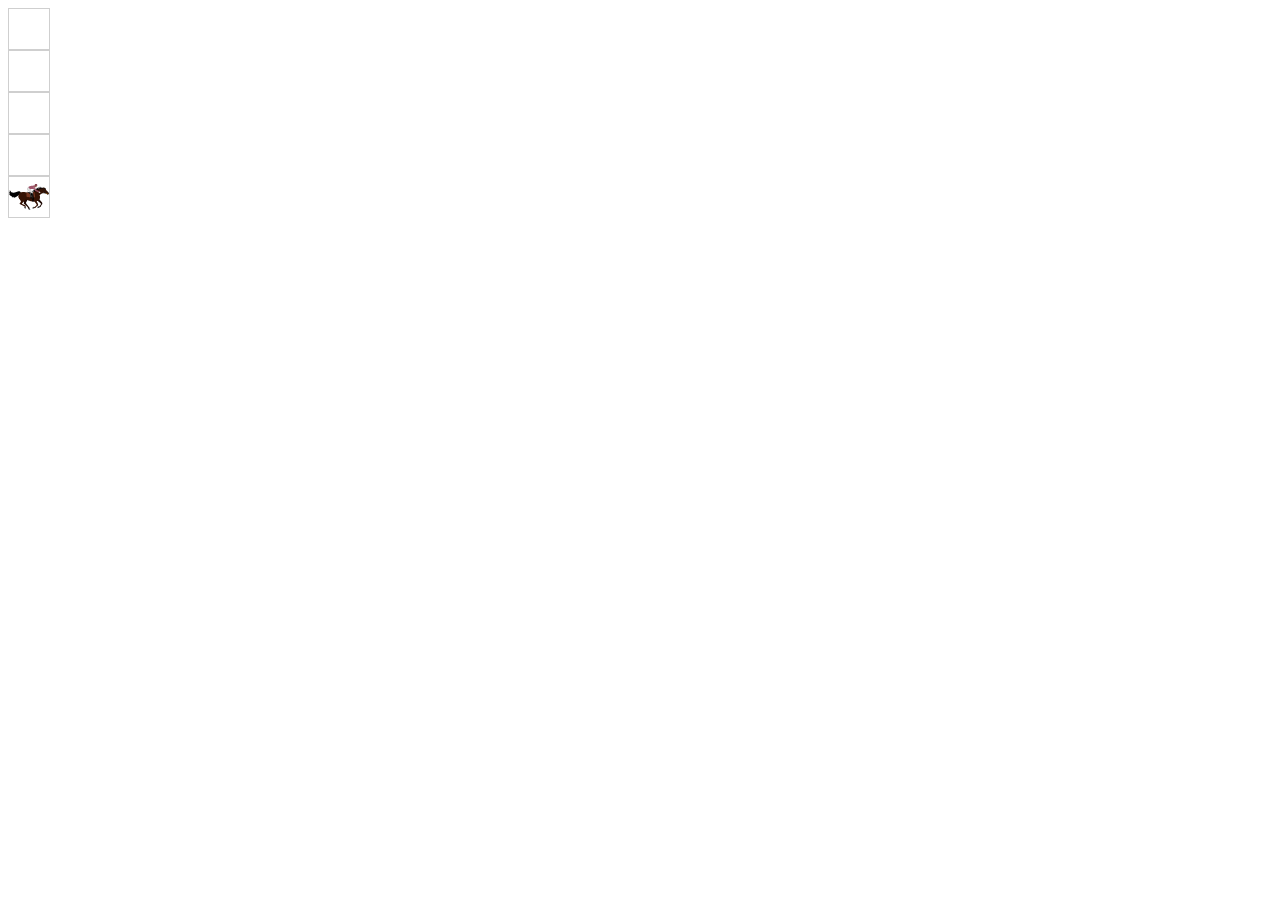
==== index.html @ c54fd2fc "first commit" ====
<!DOCTYPE html>
<html lang="es">

<head>
    <meta charset="UTF-8">
    <meta name="viewport" content="width=device-width, initial-scale=1.0">
    <!-- Styles -->
    <link rel="stylesheet" href="https://cdn.jsdelivr.net/npm/bootstrap@4.5.3/dist/css/bootstrap.min.css" integrity="sha384-TX8t27EcRE3e/ihU7zmQxVncDAy5uIKz4rEkgIXeMed4M0jlfIDPvg6uqKI2xXr2" crossorigin="anonymous">
    <link rel="stylesheet" href="./styles/styles.css">
    <title>Horse race</title>
</head>

<body>
    <div class="container">
        <div class="col">
            <div class="row bg-secondary p-2">
                <div class="track-divs" id="horse1_1"></div>
                <div class="blank" id="horse1_2"></div>
                <div class="blank" id="horse1_3"></div>
                <div class="blank" id="horse1_4"></div>
                <div class="blank" id="horse1_5"></div>
            </div>
        </div>
        <div class="col-6">
        </div>
    </div>

    <!------------- scripts ------------->
    <script src="main.js"></script>
    <script src="https://code.jquery.com/jquery-3.5.1.slim.min.js"
        integrity="sha384-DfXdz2htPH0lsSSs5nCTpuj/zy4C+OGpamoFVy38MVBnE+IbbVYUew+OrCXaRkfj"
        crossorigin="anonymous"></script>
    <script src="https://cdn.jsdelivr.net/npm/bootstrap@4.5.3/dist/js/bootstrap.bundle.min.js"
        integrity="sha384-ho+j7jyWK8fNQe+A12Hb8AhRq26LrZ/JpcUGGOn+Y7RsweNrtN/tE3MoK7ZeZDyx"
        crossorigin="anonymous"></script>
</body>

</html>
---- styles/styles.css ----
.track-divs{
    height: 40px;
    width: 40px;
    background-image: url(./images/horse1-08.svg);
    background-position: center;
    background-repeat: no-repeat;
}

.blank{
    height: 40px;
    width: 40px;
    border: 1px solid rgb(207, 207, 207);
}
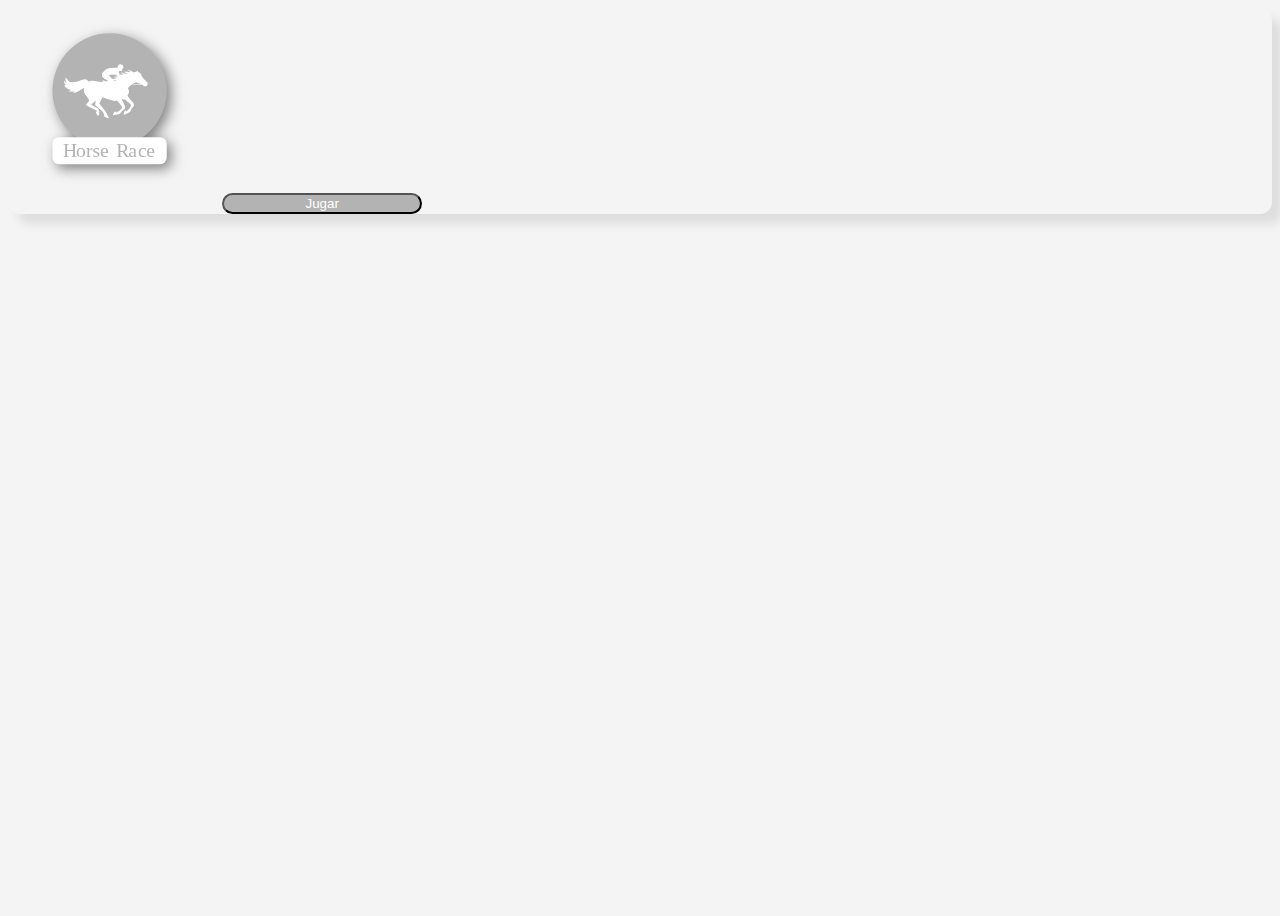
==== commit 6d0042fd: "Caballos corriendo de manera random e identificación de cuando terminan de correr los caballos, adem" ====
--- a/index.html
+++ b/index.html
@@ -1,32 +1,27 @@
 <!DOCTYPE html>
 <html lang="es">
-
 <head>
     <meta charset="UTF-8">
     <meta name="viewport" content="width=device-width, initial-scale=1.0">
-    <!-- Styles -->
-    <link rel="stylesheet" href="https://cdn.jsdelivr.net/npm/bootstrap@4.5.3/dist/css/bootstrap.min.css" integrity="sha384-TX8t27EcRE3e/ihU7zmQxVncDAy5uIKz4rEkgIXeMed4M0jlfIDPvg6uqKI2xXr2" crossorigin="anonymous">
-    <link rel="stylesheet" href="./styles/styles.css">
+     <!-- Styles -->
+     <link rel="stylesheet" href="https://cdn.jsdelivr.net/npm/bootstrap@4.5.3/dist/css/bootstrap.min.css" integrity="sha384-TX8t27EcRE3e/ihU7zmQxVncDAy5uIKz4rEkgIXeMed4M0jlfIDPvg6uqKI2xXr2" crossorigin="anonymous">
+     <link rel="stylesheet" href="./styles/page1.css">
     <title>Horse race</title>
 </head>
-
 <body>
-    <div class="container">
-        <div class="col">
-            <div class="row bg-secondary p-2">
-                <div class="track-divs" id="horse1_1"></div>
-                <div class="blank" id="horse1_2"></div>
-                <div class="blank" id="horse1_3"></div>
-                <div class="blank" id="horse1_4"></div>
-                <div class="blank" id="horse1_5"></div>
+    <div class="main-container container d-flex align-items-center justify-content-center">
+        <div class="col-6">
+            <div class="info-game card row pb-4 align-items-center border-0">
+                <img src="./styles/images/logo.svg" alt="Logo" class="logo">
+                <!-- <p class="text-info-game">¡Diviertete apostandole a los diferentes caballos!</p>
+                <p class="text-info-game"> <small>Nosotros te decimos quien paga.</small></p> -->
+                <button class="btn-start-game btn">Jugar</button>
             </div>
-        </div>
-        <div class="col-6">
         </div>
     </div>
 
     <!------------- scripts ------------->
-    <script src="main.js"></script>
+    <script src="scriptP3.js"></script>
     <script src="https://code.jquery.com/jquery-3.5.1.slim.min.js"
         integrity="sha384-DfXdz2htPH0lsSSs5nCTpuj/zy4C+OGpamoFVy38MVBnE+IbbVYUew+OrCXaRkfj"
         crossorigin="anonymous"></script>
@@ -34,5 +29,4 @@
         integrity="sha384-ho+j7jyWK8fNQe+A12Hb8AhRq26LrZ/JpcUGGOn+Y7RsweNrtN/tE3MoK7ZeZDyx"
         crossorigin="anonymous"></script>
 </body>
-
 </html>--- a/styles/page1.css
+++ b/styles/page1.css
@@ -0,0 +1,32 @@
+body{
+    background-color: rgb(244, 244, 244);
+}
+
+.main-container{
+    height: 100vh;
+  }
+
+.info-game{
+    box-shadow: 10px 10px 10px rgb(222, 222, 222);
+    border-radius: 12px;
+}
+
+.logo{
+    height: 200px;
+}
+
+.text-info-game {
+    color: rgb(76, 75, 75);
+    margin: 0px;
+}
+
+.btn-start-game{
+    background-color: rgb(179, 179, 179);
+    color:white;
+    width: 200px;
+    border-radius: 12px;
+}
+
+.btn-start-game :Hover {
+
+}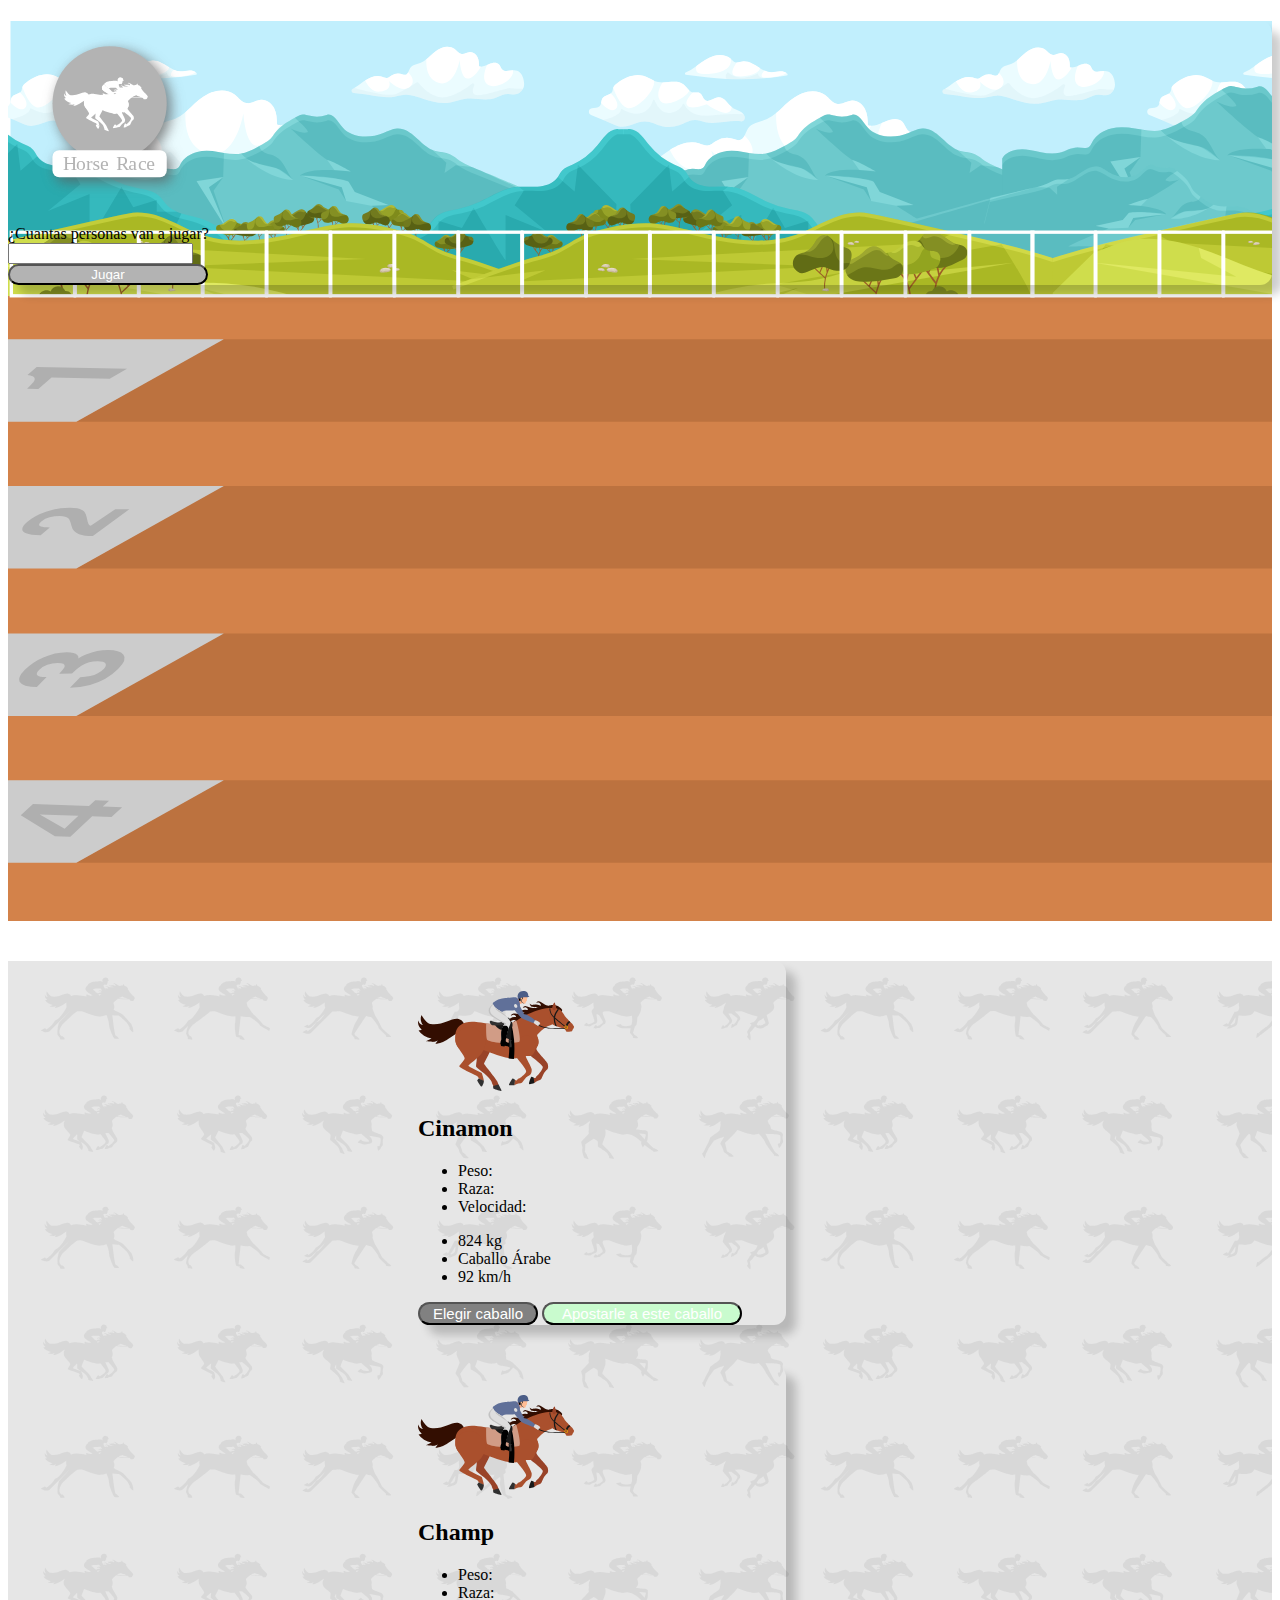
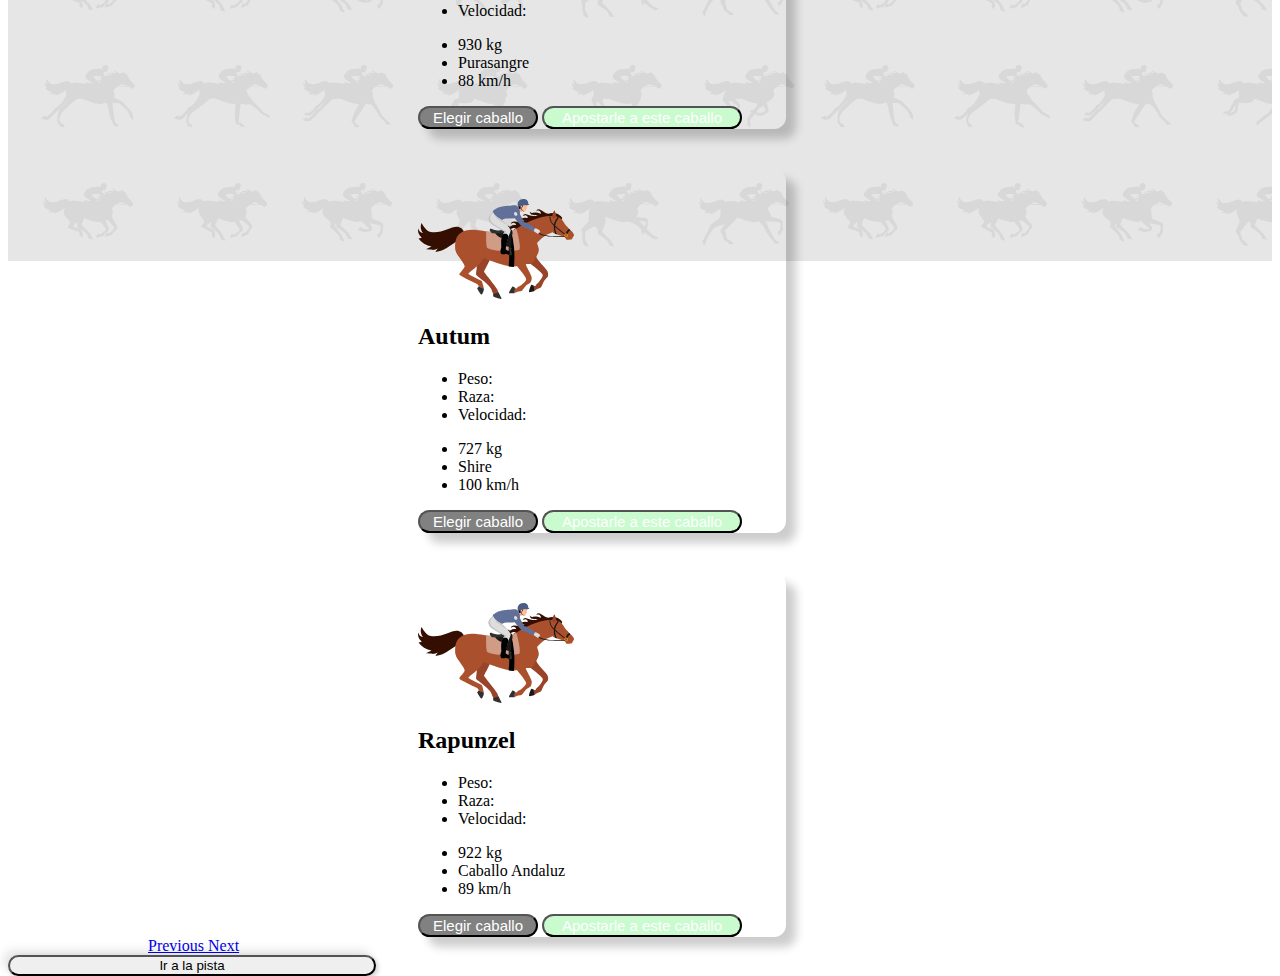
==== commit 1dfcae1e: "Todas las págnias relacionadas pero en un solo html haciendo uso del display-block y display-none, p" ====
--- a/index.html
+++ b/index.html
@@ -1,27 +1,225 @@
 <!DOCTYPE html>
 <html lang="es">
+
 <head>
     <meta charset="UTF-8">
     <meta name="viewport" content="width=device-width, initial-scale=1.0">
-     <!-- Styles -->
-     <link rel="stylesheet" href="https://cdn.jsdelivr.net/npm/bootstrap@4.5.3/dist/css/bootstrap.min.css" integrity="sha384-TX8t27EcRE3e/ihU7zmQxVncDAy5uIKz4rEkgIXeMed4M0jlfIDPvg6uqKI2xXr2" crossorigin="anonymous">
-     <link rel="stylesheet" href="./styles/page1.css">
+    <!-- Styles -->
+    <link rel="stylesheet" href="https://cdn.jsdelivr.net/npm/bootstrap@4.5.3/dist/css/bootstrap.min.css"
+        integrity="sha384-TX8t27EcRE3e/ihU7zmQxVncDAy5uIKz4rEkgIXeMed4M0jlfIDPvg6uqKI2xXr2" crossorigin="anonymous">
+    <link rel="stylesheet" href="./styles/styles.css">
     <title>Horse race</title>
 </head>
+
 <body>
-    <div class="main-container container d-flex align-items-center justify-content-center">
-        <div class="col-6">
-            <div class="info-game card row pb-4 align-items-center border-0">
-                <img src="./styles/images/logo.svg" alt="Logo" class="logo">
-                <!-- <p class="text-info-game">¡Diviertete apostandole a los diferentes caballos!</p>
-                <p class="text-info-game"> <small>Nosotros te decimos quien paga.</small></p> -->
-                <button class="btn-start-game btn">Jugar</button>
+    <!-------------------------------- Pagina 1 -------------------------------->
+    <div class="page1-background display-block" id="page1">
+        <h1></h1>
+        <div class="main-container container d-flex align-items-center justify-content-center">
+            <div class="col-6">
+                <div class="info-game card row pb-4 align-items-center border-0">
+                    <img src="./styles/images/logo.svg" alt="Logo" class="logo">
+                    <div class="input-group-custom input-group input-group-sm mb-3">
+                        <div class="input-group-prepend">
+                            <span class="input-group-text" id="inputGroup-sizing-sm">¿Cuantas personas van a
+                                jugar?</span>
+                        </div>
+                        <input type="number" class="form-control" aria-label="Small"
+                            aria-describedby="inputGroup-sizing-sm" id="how-many-horses">
+                    </div>
+                    <button onclick="addNumber()" class="btn-start-game btn">Jugar</button>
+                    <!-- <button onclick="a()">Prueba</button> -->
+                </div>
             </div>
         </div>
     </div>
 
+    <!-------------------------------- Pagina 2 -------------------------------->
+    <div class="page2-background display-block" id="page2">
+        <div id="carouselExampleControls" class="carousel-custom carousel slide" data-ride="carousel">
+            <div class="carousel-inner p-4">
+                <div class="carousel-item active">
+                    <!-- inicio card cabbalo 1-->
+                    <div class="card-cusomt card border-0" style="width: 23rem;">
+                        <img class="card-img-top horse-image" src="styles/images/horse1.svg" alt="Card image cap">
+                        <div class="card-body text-center">
+                            <h2 class="card-title" id="idName1"></h2>
+                        </div>
+                        <div class="row">
+                            <div class="col-6">
+                                <ul class="list-group list-group-flush">
+                                    <li class="list-group-item">Peso:</li>
+                                    <li class="list-group-item">Raza:</li>
+                                    <li class="list-group-item">Velocidad:</li>
+                                </ul>
+                            </div>
+                            <div class="col-6">
+                                <ul class="list-group list-group-flush">
+                                    <li class="list-group-item" id="idWeightH1"></li>
+                                    <li class="list-group-item" id="idBreedH1"></li>
+                                    <li class="list-group-item" id="idSpeedH1"></li>
+                                </ul>
+                            </div>
+                        </div>
+                        <div class="card-body">
+                            <button class="btn-choose-horse btn" onclick="chooseHorse1()" id="chooseHorse1">Elegir
+                                caballo</button>
+                            <button class="btn-bet-horse btn btn-disabled" id="betOnHorse1">Apostarle a este
+                                caballo</button>
+                        </div>
+                    </div>
+                    <!-- fin card cabbalo 1-->
+                </div>
+                <div class="carousel-item">
+                    <!-- inicio card cabbalo 2-->
+                    <div class="card-cusomt card border-0" style="width: 23rem;">
+                        <img class="card-img-top horse-image" src="styles/images/horse1.svg" alt="Card image cap">
+                        <div class="card-body text-center">
+                            <h2 class="card-title" id="idName2"></h2>
+                        </div>
+                        <div class="row">
+                            <div class="col-6">
+                                <ul class="list-group list-group-flush">
+                                    <li class="list-group-item">Peso:</li>
+                                    <li class="list-group-item">Raza:</li>
+                                    <li class="list-group-item">Velocidad:</li>
+                                </ul>
+                            </div>
+                            <div class="col-6">
+                                <ul class="list-group list-group-flush">
+                                    <li class="list-group-item" id="idWeightH2"></li>
+                                    <li class="list-group-item" id="idBreedH2"></li>
+                                    <li class="list-group-item" id="idSpeedH2"></li>
+                                </ul>
+                            </div>
+                        </div>
+                        <div class="card-body">
+                            <button class="btn-choose-horse btn" onclick="chooseHorse2()" id="chooseHorse2">Elegir
+                                caballo</button>
+                            <button class="btn-bet-horse btn btn-disabled" id="betOnHorse2">Apostarle a este
+                                caballo</button>
+                        </div>
+                    </div>
+                    <!-- fin card cabbalo 2-->
+                </div>
+                <div class="carousel-item">
+                    <!-- inicio card cabbalo 3-->
+                    <div class="card-cusomt card border-0" style="width: 23rem;">
+                        <img class="card-img-top horse-image" src="styles/images/horse1.svg" alt="Card image cap">
+                        <div class="card-body text-center">
+                            <h2 class="card-title" id="idName3"></h2>
+                        </div>
+                        <div class="row">
+                            <div class="col-6">
+                                <ul class="list-group list-group-flush">
+                                    <li class="list-group-item">Peso:</li>
+                                    <li class="list-group-item">Raza:</li>
+                                    <li class="list-group-item">Velocidad:</li>
+                                </ul>
+                            </div>
+                            <div class="col-6">
+                                <ul class="list-group list-group-flush">
+                                    <li class="list-group-item" id="idWeightH3"></li>
+                                    <li class="list-group-item" id="idBreedH3"></li>
+                                    <li class="list-group-item" id="idSpeedH3"></li>
+                                </ul>
+                            </div>
+                        </div>
+                        <div class="card-body">
+                            <button class="btn-choose-horse btn" onclick="chooseHorse3()" id="chooseHorse3">Elegir
+                                caballo</button>
+                            <button class="btn-bet-horse btn btn-disabled" id="betOnHorse3">Apostarle a este
+                                caballo</button>
+                        </div>
+                    </div>
+                    <!-- fin card cabbalo 3-->
+                </div>
+                <div class="carousel-item">
+                    <!-- inicio card cabbalo 4-->
+                    <div class="card-cusomt card border-0" style="width: 23rem;">
+                        <img class="card-img-top horse-image" src="styles/images/horse1.svg" alt="Card image cap">
+                        <div class="card-body text-center">
+                            <h2 class="card-title" id="idName4"></h2>
+                        </div>
+                        <div class="row">
+                            <div class="col-6">
+                                <ul class="list-group list-group-flush">
+                                    <li class="list-group-item">Peso:</li>
+                                    <li class="list-group-item">Raza:</li>
+                                    <li class="list-group-item">Velocidad:</li>
+                                </ul>
+                            </div>
+                            <div class="col-6">
+                                <ul class="list-group list-group-flush">
+                                    <li class="list-group-item" id="idWeightH4"></li>
+                                    <li class="list-group-item" id="idBreedH4"></li>
+                                    <li class="list-group-item" id="idSpeedH4"></li>
+                                </ul>
+                            </div>
+                        </div>
+                        <div class="card-body">
+                            <button class="btn-choose-horse btn" onclick="chooseHorse4()" id="chooseHorse4">Elegir
+                                caballo</button>
+                            <button class="btn-bet-horse btn btn-disabled" id="betOnHorse4">Apostarle a este
+                                caballo</button>
+                        </div>
+                    </div>
+                    <!-- fin card cabbalo 4-->
+                </div>
+            </div>
+            <a class="carousel-control-prev" href="#carouselExampleControls" role="button" data-slide="prev">
+                <span class="arrow carousel-control-prev-icon" aria-hidden="true"></span>
+                <span class="sr-only">Previous</span>
+            </a>
+            <a class="carousel-control-next" href="#carouselExampleControls" role="button" data-slide="next">
+                <span class="arrow carousel-control-next-icon" aria-hidden="true"></span>
+                <span class="sr-only">Next</span>
+            </a>
+        </div>
+        <div class="row d-flex justify-content-center">
+            <div class="col-4">
+                <button class="btn-ir-pista btn btn-danger" onclick="goToTracks()">Ir a la pista</button>
+            </div>
+        </div>
+    </div>
+
+    <!-------------------------------- Pagina 3 -------------------------------->
+    <div class="page3-background col display-none" id="page3">
+        <div class="all-tracks-hidden all-tracks-custom">
+            <!-- Caballo 1 -->
+            <div id="track1" class="track1 row track track-hidden">
+                <div class="horse-in-track" id="track">
+                    <img src="" alt="" class="horse horse1" id="horse1">
+                </div>
+            </div>
+            <!-- Caballo 2 -->
+            <div id="track2" class="track2 row mt-3 track track-hidden ">
+                <div class="row " id="track">
+                    <img src="" alt="" class="horse horse2" id="horse2">
+                </div>
+            </div>
+            <!-- Caballo 3 -->
+            <div id="track3" class="track3 row mt-3 track track-hidden  ">
+                <div class="row " id="track">
+                    <img src="" alt="" class="horse horse3" id="horse3">
+                </div>
+            </div>
+            <!-- Caballo 4 -->
+            <div id="track4" class="track4 row mt-3 track track-hidden  ">
+                <div class="row " id="track">
+                    <img src="" alt="" class="horse horse4" id="horse4">
+                </div>
+            </div>
+        </div>
+        <button id="startButton" onclick="fstartButton()" class="row btn btn-empezar-carrera2 btn-danger">Empezar carrera</button>
+    </div>
+
+<!-------------------------------- Pagina 4 -------------------------------->
+<div class="page4-background display-none" id="page4">
+    <p class="bg-info m-5 p-3" id="winners"></p>
+</div>
     <!------------- scripts ------------->
-    <script src="scriptP3.js"></script>
+    <script src="script.js"></script>
     <script src="https://code.jquery.com/jquery-3.5.1.slim.min.js"
         integrity="sha384-DfXdz2htPH0lsSSs5nCTpuj/zy4C+OGpamoFVy38MVBnE+IbbVYUew+OrCXaRkfj"
         crossorigin="anonymous"></script>
@@ -29,4 +227,5 @@
         integrity="sha384-ho+j7jyWK8fNQe+A12Hb8AhRq26LrZ/JpcUGGOn+Y7RsweNrtN/tE3MoK7ZeZDyx"
         crossorigin="anonymous"></script>
 </body>
+
 </html>--- a/styles/styles.css
+++ b/styles/styles.css
@@ -0,0 +1,221 @@
+.display-none{
+    display: none;
+}
+.display-block{
+    display: block;
+}
+
+/* --------------------------------Pagina 1 --------------------------------*/
+.page1-background{
+    background-image: url(./images/page1-background.svg);
+    background-repeat: no-repeat;
+    background-size: cover;
+}
+
+.main-container{
+    height: 100vh;
+  }
+
+.info-game{
+    box-shadow: 10px 10px 10px rgba(0, 0, 0, 0.2);
+    border-radius: 12px;
+}
+
+.logo{
+    height: 200px;
+}
+
+.text-info-game {
+    color: rgb(76, 75, 75);
+    margin: 0px;
+}
+
+.btn-start-game{
+    background-color: rgb(179, 179, 179);
+    color:white;
+    width: 200px;
+    border-radius: 12px;
+}
+
+.btn-start-game:hover {
+    background-color: rgb(72, 72, 72);
+    color:rgb(188, 188, 188);
+}
+
+.input-group-custom{
+    width: 400px;
+}
+
+/* --------------------------------Pagina 2 --------------------------------*/
+.page2-background{
+    height: 100vh;
+    background-image: url(./images/page2-background.svg);
+    background-repeat: no-repeat;
+    background-size: cover;  
+}
+
+.carousel-custom{
+    width: 80%;
+    margin-left: 140px;
+}
+
+
+.arrow {
+    background-color: black;
+    height: 20px;
+}
+
+.card-cusomt{
+    margin-left: 270px;
+    margin-top: 40px;
+    border-radius: 12px;
+    box-shadow: 10px 10px 10px rgba(0, 0, 0, 0.2);
+}
+
+.horse-image {
+    height: 100px;
+    margin-top: 30px;
+}
+
+.btn-choose-horse{
+    background-color: rgb(129, 129, 129);
+    color:white;
+    width: 120px;
+    border-radius: 12px;
+    font-size: 15px;
+}
+
+.btn-bet-horse{
+    background-color: rgb(101, 224, 113);
+    color:white;
+    width: 200px;
+    border-radius: 12px;
+    font-size: 15px;
+}
+
+.btn-disabled{
+    background-color: rgb(201, 251, 206);
+}
+
+.btn-disabled:hover{
+    color:white;
+}
+
+.btn-ir-pista{
+    width: 23rem;
+    border-radius: 30px;
+    box-shadow: 2px 2px 5px rgba(0, 0, 0, 0.2), -5px -5px 10px rgba(0, 0, 0, 0.1);
+
+}
+
+/* --------------------------------Pagina 3 --------------------------------*/
+.page3-background{
+    width: 100vw;
+    height: 100vh;
+    background-image: url(./images/page3-background.svg);
+    background-repeat: no-repeat;
+    background-size: cover;
+    margin: 0px;
+    position: absolute;
+}
+
+.horse{
+    animation-timing-function: linear;
+    animation-name: horse;
+    animation-duration: 12s;
+}
+
+.track{
+  min-height: 80px;
+  width: 100vw;
+}
+
+.all-tracks-hidden {
+  display: none;
+}
+
+.track-hidden {
+  display: none;
+}
+
+.track-active {
+  display: block;
+}
+
+.horse-hidden {
+  display: none;
+}
+
+@keyframes horse {
+
+  0% {
+      transform: translate(0,0);
+    }
+    100% {
+        transform: translate(1000px,0);
+    }
+  }
+
+  .btn-empezar-carrera2{
+    width: 23rem;
+    border-radius: 30px;
+    box-shadow: 2px 2px 5px rgba(0, 0, 0, 0.2), -5px -5px 10px rgba(0, 0, 0, 0.1);
+    position: absolute;
+    left: 450px;
+    top: 350px;
+  }
+
+.all-tracks-custom{
+    width: 90vw;
+    margin: 0px;
+}
+
+.track1{
+  margin-top: 250px;
+  background-image: url(./images/track1.svg);
+  background-repeat: no-repeat;
+  background-size: contain;
+}
+
+.horse1{
+    position: absolute;
+    bottom: 360px;
+    height: 120px;
+    width: 200px;
+}
+.track2{
+  background-image: url(./images/track2.svg);
+  background-repeat: no-repeat;
+  background-size: contain;
+}
+
+.horse2{
+    position: absolute;
+    bottom: 270px;
+    height: 120px;
+    width: 200px;
+}
+.track3{
+  background-image: url(./images/track3.svg);
+  background-repeat: no-repeat;
+  background-size: contain;
+}
+
+.horse3{
+    position: absolute;
+    bottom: 170px;
+    height: 120px;
+    width: 200px;
+}
+.track4{
+  background-image: url(./images/track4.svg);
+  background-repeat: no-repeat;
+  background-size: contain;
+}
+
+.horse4{
+    position: absolute;
+    bottom: 70px;
+    height: 120px;
+    width: 200px;
+}